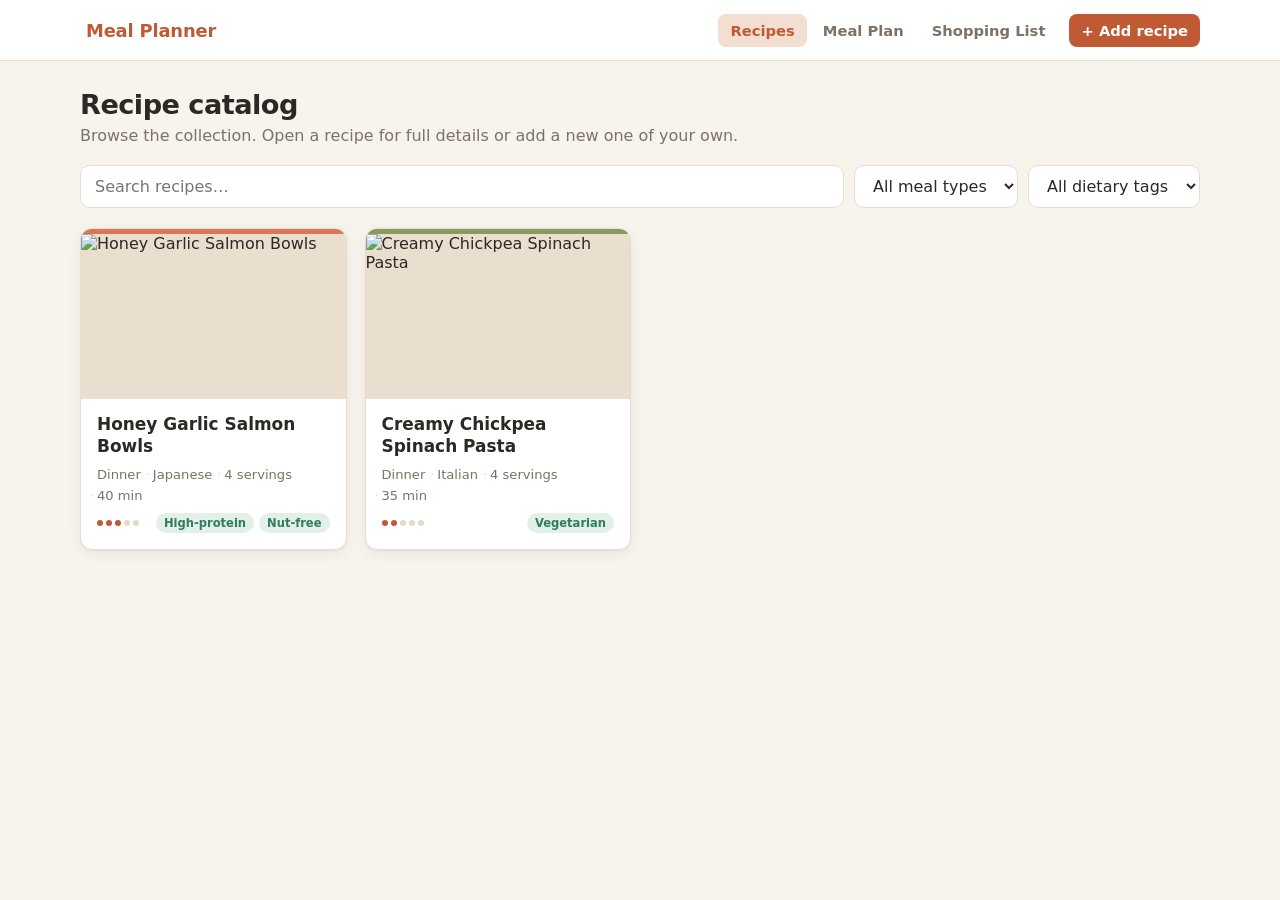
==== v3/index.html @ bdc61d1f "Publish v3" ====
<!doctype html>
<html lang="en">
  <head><meta charset="UTF-8"><meta name="viewport" content="width=device-width, initial-scale=1.0"><title>Meal Planner</title>  <script type="module" crossorigin src="./assets/index-_GjOiHqM.js"></script>
  <link rel="stylesheet" crossorigin href="./assets/index-CkRCPBTI.css">
</head>
  <body><div id="root"></div></body>
</html>
---- v3/assets/index-CkRCPBTI.css ----
:root{--bg: #f7f3ed;--surface: #ffffff;--surface-alt: #fbf7f0;--text: #2c2823;--muted: #7c7266;--border: #e6ddd0;--accent: #c05a34;--accent-soft: #f3dfd2;--accent-dark: #9d4526;--green: #2f7d5b;--green-soft: #e2f0e9;--amber: #9a7030;--amber-soft: #f3ead8;--danger: #b23b3b;--shadow: 0 1px 2px rgba(60, 45, 25, .06), 0 4px 16px rgba(60, 45, 25, .06);--radius: 12px}*{box-sizing:border-box}body{margin:0;font-family:system-ui,-apple-system,Segoe UI,Roboto,sans-serif;background:var(--bg);color:var(--text)}img{max-width:100%;height:auto}button{font:inherit;cursor:pointer}input,select,textarea{font:inherit}.app{min-height:100vh;display:flex;flex-direction:column}.app-header{background:var(--surface);border-bottom:1px solid var(--border);position:sticky;top:0;z-index:40}.app-header-inner{max-width:1160px;margin:0 auto;padding:0 20px;display:flex;align-items:center;gap:24px;height:60px}.brand{background:none;border:none;font-size:1.12rem;font-weight:700;letter-spacing:-.01em;color:var(--accent);white-space:nowrap}.main-nav{display:flex;gap:4px;margin-left:auto;align-items:center;flex-wrap:wrap}.main-nav button{background:none;border:none;padding:8px 12px;border-radius:8px;color:var(--muted);font-weight:600;font-size:.92rem;position:relative}.main-nav button:hover{background:var(--surface-alt);color:var(--text)}.main-nav button.active{color:var(--accent);background:var(--accent-soft)}.nav-add{background:var(--accent)!important;color:#fff!important;margin-left:8px}.nav-add:hover{background:var(--accent-dark)!important;color:#fff!important}.nav-badge{display:inline-flex;align-items:center;justify-content:center;min-width:18px;height:18px;padding:0 5px;margin-left:6px;border-radius:10px;background:var(--accent);color:#fff;font-size:.72rem;font-weight:700}.main{flex:1;max-width:1160px;width:100%;margin:0 auto;padding:28px 20px 80px}.page-head{margin-bottom:20px}.page-head h1{margin:0 0 6px;font-size:1.7rem;letter-spacing:-.02em}.page-head p{margin:0;color:var(--muted)}.catalog-filters{display:flex;gap:10px;flex-wrap:wrap;margin-bottom:20px}.filter-search{flex:1;min-width:200px;padding:10px 14px;border:1px solid var(--border);border-radius:10px;background:var(--surface)}.catalog-filters select{padding:10px 14px;border:1px solid var(--border);border-radius:10px;background:var(--surface);color:var(--text)}.recipe-grid{display:grid;grid-template-columns:repeat(auto-fill,minmax(250px,1fr));gap:18px}.recipe-card{background:var(--surface);border:1px solid var(--border);border-radius:var(--radius);overflow:hidden;cursor:pointer;position:relative;box-shadow:var(--shadow);transition:transform .12s ease,box-shadow .12s ease;display:flex;flex-direction:column}.recipe-card:hover{transform:translateY(-3px);box-shadow:0 6px 22px #3c2d191f}.recipe-card-accent{height:5px}.recipe-card-thumb{aspect-ratio:16 / 10;background:#eadfce}.recipe-card-thumb img{width:100%;height:100%;object-fit:cover;display:block}.recipe-card-body{padding:14px 16px 16px;display:flex;flex-direction:column;gap:10px;flex:1}.recipe-card-title{margin:0;font-size:1.06rem;line-height:1.3}.recipe-card-meta{display:flex;flex-wrap:wrap;gap:6px 12px;color:var(--muted);font-size:.82rem}.recipe-card-meta span{position:relative}.recipe-card-meta span+span:before{content:"·";position:absolute;left:-7px;color:var(--border)}.recipe-card-footer{display:flex;align-items:center;justify-content:space-between;gap:8px;margin-top:auto}.spice-meter{display:inline-flex;gap:3px}.spice-dot{width:6px;height:6px;border-radius:50%;background:#e5dac9}.spice-dot.on{background:var(--accent)}.tag-list{display:flex;flex-wrap:wrap;gap:5px}.tag{font-size:.72rem;font-weight:600;padding:3px 8px;border-radius:20px;white-space:nowrap}.tag-dietary{background:var(--green-soft);color:var(--green)}.tag-category{background:var(--amber-soft);color:var(--amber)}.empty-state{background:var(--surface);border:1px dashed var(--border);border-radius:var(--radius);padding:40px;text-align:center;color:var(--muted)}.empty-state h3{margin:0 0 8px;color:var(--text)}.back-link{background:none;border:none;color:var(--accent);font-weight:600;padding:0 0 14px}.detail-header{display:grid;grid-template-columns:minmax(240px,340px) 1fr;gap:24px;background:var(--surface);border:1px solid var(--border);border-radius:var(--radius);padding:22px;box-shadow:var(--shadow)}.detail-image{border-radius:10px;overflow:hidden;background:#eadfce;aspect-ratio:4 / 3}.detail-image img{width:100%;height:100%;object-fit:cover;display:block}.detail-heading h1{margin:0 0 8px;font-size:1.7rem;letter-spacing:-.02em}.detail-desc{color:var(--muted);margin:0 0 14px}.detail-meta{display:flex;flex-wrap:wrap;gap:8px 14px;color:var(--muted);margin-bottom:10px}.meta-item{position:relative;font-size:.9rem}.detail-submeta{display:flex;flex-wrap:wrap;gap:8px 16px;align-items:center;margin-bottom:12px;color:var(--muted);font-size:.9rem}.spice-wrap{display:inline-flex;align-items:center;gap:8px}.detail-source{font-size:.85rem;color:var(--muted);overflow-wrap:anywhere}.detail-source a{color:var(--accent)}.detail-flags{display:flex;flex-wrap:wrap;gap:6px;margin-bottom:12px}.flag{font-size:.76rem;font-weight:600;background:var(--surface-alt);border:1px solid var(--border);border-radius:16px;padding:4px 10px;color:var(--muted)}.detail-plan{margin-top:18px;background:var(--surface);border:1px solid var(--border);border-radius:var(--radius);padding:18px 22px;box-shadow:var(--shadow)}.detail-plan h2{margin:0 0 12px;font-size:1.05rem}.detail-plan-form{display:flex;gap:12px;flex-wrap:wrap;align-items:flex-end}.detail-section{margin-top:18px;background:var(--surface);border:1px solid var(--border);border-radius:var(--radius);padding:18px 22px;box-shadow:var(--shadow)}.detail-section>h2{margin:0 0 14px;font-size:1.15rem}.ingredient-group{margin-bottom:16px}.ingredient-group h3{font-size:.9rem;text-transform:uppercase;letter-spacing:.04em;color:var(--muted);margin:0 0 6px}.ingredient-list{list-style:none;margin:0;padding:0;display:grid;gap:6px}.ingredient-list li{display:flex;gap:10px;align-items:baseline}.ingredient-amount{min-width:90px;text-align:right;font-weight:600;color:var(--accent)}.ingredient-name{flex:1}.optional-note{color:var(--muted);font-size:.85em}.notes-note{color:var(--muted);font-style:italic}.step-list{margin:0;padding-left:0;list-style:none;display:grid;gap:10px}.step-list li{display:flex;align-items:flex-start;gap:12px}.step-text{display:flex;gap:10px;flex:1}.step-index{flex:none;width:26px;height:26px;border-radius:50%;background:var(--accent-soft);color:var(--accent);font-weight:700;font-size:.85rem;display:inline-flex;align-items:center;justify-content:center}.step-timer{flex:none;font-size:.8rem;color:var(--accent);background:var(--accent-soft);border-radius:12px;padding:3px 9px;white-space:nowrap}.recipe-form{display:flex;flex-direction:column;gap:16px}.form-section{background:var(--surface);border:1px solid var(--border);border-radius:var(--radius);padding:20px 22px;box-shadow:var(--shadow)}.form-section h2{margin:0 0 16px;font-size:1.1rem}.form-grid{display:grid;gap:14px}.form-grid.two{grid-template-columns:repeat(2,1fr)}.form-grid.four{grid-template-columns:repeat(4,1fr)}.field{display:flex;flex-direction:column;gap:6px;min-width:0}.field-label{font-size:.82rem;font-weight:600;color:var(--muted)}.field input,.field select,.field textarea,.combobox input{border:1px solid var(--border);border-radius:9px;padding:9px 11px;background:#fffdf9;color:var(--text);width:100%}.field input:focus,.field select:focus,.field textarea:focus,.combobox input:focus{outline:2px solid var(--accent-soft);border-color:var(--accent)}.field-note{font-size:.78rem;color:var(--muted)}.form-error{background:#fbe9e7;color:var(--danger);border:1px solid #f0c9c1;border-radius:10px;padding:12px 16px;font-weight:600}.chip-select{display:flex;flex-wrap:wrap;gap:7px}.chip{border:1px solid var(--border);background:#fffdf9;border-radius:20px;padding:6px 13px;font-size:.85rem;font-weight:600;color:var(--muted)}.chip:hover{border-color:var(--accent)}.chip.active{background:var(--accent);border-color:var(--accent);color:#fff}.stepper{display:flex;align-items:center}.stepper button{width:34px;height:34px;border:1px solid var(--border);background:#fffdf9;font-size:1.1rem}.stepper button:first-child{border-radius:9px 0 0 9px}.stepper button:last-child{border-radius:0 9px 9px 0}.stepper input{text-align:center;border-radius:0;height:34px}.total-time{border:1px dashed var(--border);border-radius:9px;padding:8px 11px;color:var(--accent);font-weight:700;min-height:38px;display:flex;align-items:center;background:var(--surface-alt)}.spice-range{width:100%;accent-color:var(--accent)}.spice-scale{display:flex;justify-content:space-between;font-size:.75rem;color:var(--muted)}.image-appearance{grid-template-columns:1fr 200px;align-items:start}.cover-preview{border-radius:10px;overflow:hidden;background:#eadfce;aspect-ratio:4 / 3}.cover-preview img{width:100%;height:100%;object-fit:cover;display:block}.sample-images{display:flex;gap:8px;align-items:center;margin-top:8px;flex-wrap:wrap}.sample-image{border:2px solid var(--border);border-radius:8px;overflow:hidden;padding:0;width:52px;height:40px;background:#eadfce}.sample-image img{width:100%;height:100%;object-fit:cover;display:block}.sample-image.active{border-color:var(--accent)}.link-button{background:none;border:none;color:var(--accent);font-weight:600;font-size:.85rem}.link-button.danger{color:var(--danger)}.color-swatches{display:flex;gap:8px;align-items:center;flex-wrap:wrap}.swatch{width:30px;height:30px;border-radius:50%;border:2px solid transparent}.swatch.active{border-color:var(--text);box-shadow:0 0 0 2px #fff inset}.color-input{width:34px;height:34px;padding:0;border:1px solid var(--border);border-radius:8px;background:#fff}.ingredient-section{border:1px solid var(--border);border-radius:10px;padding:14px;margin-bottom:12px;background:var(--surface-alt)}.ingredient-section-head{display:flex;gap:10px;align-items:center;margin-bottom:12px}.section-name{flex:1;font-weight:700}.ingredient-row{display:grid;grid-template-columns:auto 1fr 80px 110px auto auto;gap:8px;align-items:center;margin-bottom:8px}.ingredient-reorder{display:flex;flex-direction:column;gap:2px}.ingredient-reorder button{border:1px solid var(--border);background:#fffdf9;border-radius:5px;width:24px;height:17px;font-size:.6rem;line-height:1}.ingredient-reorder button:disabled{opacity:.35;cursor:default}.qty-input,.unit-select{padding:8px 9px;border:1px solid var(--border);border-radius:8px;background:#fffdf9;width:100%}.optional-check{display:flex;align-items:center;gap:5px;font-size:.8rem;color:var(--muted);white-space:nowrap}.add-row-button,.add-section-button{background:none;border:1px dashed var(--accent);color:var(--accent);border-radius:9px;padding:8px 14px;font-weight:600;font-size:.87rem}.add-row-button:hover,.add-section-button:hover{background:var(--accent-soft)}.add-section-button{margin-top:4px}.combobox{position:relative;min-width:0}.combobox-list{position:absolute;top:calc(100% + 4px);left:0;right:0;z-index:20;background:#fff;border:1px solid var(--border);border-radius:10px;box-shadow:0 10px 30px #3c2d1929;list-style:none;margin:0;padding:5px;max-height:240px;overflow-y:auto}.combobox-list li{display:flex;justify-content:space-between;gap:10px;padding:8px 10px;border-radius:7px;cursor:pointer;font-size:.9rem}.combobox-list li:hover{background:var(--accent-soft)}.combobox-category{color:var(--muted);font-size:.76rem}.step-row{display:grid;grid-template-columns:auto auto 1fr 110px auto;gap:10px;align-items:center;margin-bottom:10px}.step-number{width:26px;height:26px;border-radius:50%;background:var(--accent-soft);color:var(--accent);display:inline-flex;align-items:center;justify-content:center;font-weight:700;font-size:.85rem}.step-reorder{display:flex;flex-direction:column;gap:2px}.step-reorder button{border:1px solid var(--border);background:#fffdf9;border-radius:5px;width:24px;height:17px;font-size:.6rem;line-height:1}.step-reorder button:disabled{opacity:.35}.step-row textarea{resize:vertical}.timer-input{display:flex;align-items:center;gap:6px;font-size:.8rem;color:var(--muted)}.timer-input input{width:74px;padding:8px 9px;border:1px solid var(--border);border-radius:8px;background:#fffdf9}.options-menu{display:flex;flex-direction:column;gap:6px}.toggle-row,.option-row{display:flex;align-items:center;justify-content:space-between;gap:16px;padding:10px 12px;border:1px solid var(--border);border-radius:10px;background:#fffdf9}.toggle-text{display:flex;flex-direction:column;gap:2px}.toggle-label{font-weight:600;font-size:.92rem}.toggle-hint{color:var(--muted);font-size:.78rem}.toggle{flex:none;width:46px;height:26px;border-radius:20px;border:1px solid var(--border);background:#e3dacb;position:relative;transition:background .15s ease}.toggle.on{background:var(--green);border-color:var(--green)}.toggle-knob{position:absolute;top:2px;left:2px;width:20px;height:20px;border-radius:50%;background:#fff;transition:transform .15s ease;box-shadow:0 1px 2px #0003}.toggle.on .toggle-knob{transform:translate(20px)}.segmented{display:inline-flex;border:1px solid var(--border);border-radius:10px;overflow:hidden;flex:none}.segment{border:none;background:#fffdf9;padding:8px 14px;font-weight:600;font-size:.85rem;color:var(--muted)}.segment.active{background:var(--accent);color:#fff}.segment+.segment{border-left:1px solid var(--border)}.plan-schedule{margin-top:12px;border:1px dashed var(--border);border-radius:10px;padding:14px;display:grid;grid-template-columns:repeat(4,1fr);gap:12px;background:var(--surface-alt)}.plan-summary{grid-column:1 / -1;margin:0;color:var(--muted);font-size:.88rem}.week-picker{display:flex;align-items:center;gap:8px}.week-picker button{border:1px solid var(--border);background:#fffdf9;border-radius:8px;width:30px;height:34px;font-size:1.1rem}.week-picker-label{font-size:.85rem;font-weight:600;color:var(--muted)}.form-actions{display:flex;justify-content:flex-end;gap:10px;margin-top:4px}.button{border:none;border-radius:10px;padding:11px 20px;font-weight:700;font-size:.92rem}.button-primary{background:var(--accent);color:#fff}.button-primary:hover{background:var(--accent-dark)}.button-secondary{background:var(--surface);border:1px solid var(--border);color:var(--text)}.icon-button{background:none;border:1px solid transparent;border-radius:8px;width:30px;height:30px;font-size:1.1rem;color:var(--muted)}.icon-button:hover{background:var(--surface-alt);border-color:var(--border)}.icon-button.danger:hover{color:var(--danger)}button:disabled{opacity:.5;cursor:default}.modal-backdrop{position:fixed;top:0;right:0;bottom:0;left:0;background:#2c201266;display:flex;align-items:center;justify-content:center;z-index:60;padding:20px}.modal{background:var(--surface);border-radius:14px;width:100%;max-width:520px;max-height:80vh;display:flex;flex-direction:column;box-shadow:0 20px 60px #2c201240}.modal-header{display:flex;align-items:center;justify-content:space-between;padding:16px 18px 8px}.modal-header h2{margin:0;font-size:1.1rem}.modal-search{margin:8px 18px;padding:10px 12px;border:1px solid var(--border);border-radius:9px}.picker-list{overflow-y:auto;padding:0 10px 14px;display:flex;flex-direction:column;gap:6px}.picker-item{display:flex;align-items:center;gap:12px;background:none;border:1px solid var(--border);border-radius:10px;padding:8px;text-align:left}.picker-item:hover{background:var(--surface-alt);border-color:var(--accent)}.picker-thumb{width:46px;height:46px;border-radius:8px;object-fit:cover;flex:none;background:#eadfce}.picker-info{display:flex;flex-direction:column;gap:2px;min-width:0}.picker-title{font-weight:700;font-size:.92rem}.picker-sub{color:var(--muted);font-size:.8rem}.picker-suggestion-off{margin-left:auto;font-size:.7rem;color:var(--muted);border:1px solid var(--border);border-radius:12px;padding:2px 8px}.empty-hint{color:var(--muted);text-align:center;padding:16px}.planner-toolbar{display:flex;align-items:center;gap:12px;margin-bottom:16px}.planner-week-label{font-weight:700;font-size:1.02rem;min-width:200px;text-align:center}.planner-grid{display:grid;grid-template-columns:108px repeat(7,minmax(118px,1fr));gap:8px;overflow-x:auto;background:var(--surface);border:1px solid var(--border);border-radius:var(--radius);padding:12px;box-shadow:var(--shadow)}.planner-corner{display:flex;align-items:flex-end;color:var(--muted);font-weight:700;font-size:.8rem;padding:6px}.planner-day-head{text-align:center;font-size:.82rem;font-weight:700;color:var(--muted);padding:6px 4px;border-bottom:2px solid var(--border)}.planner-day-head.today{color:var(--accent);border-bottom-color:var(--accent)}.planner-row{display:contents}.planner-slot-label{display:flex;align-items:center;font-weight:700;font-size:.82rem;color:var(--muted);padding:6px}.planner-cell{min-height:92px;border:1px solid var(--border);border-radius:10px;padding:8px;background:var(--surface-alt);display:flex;flex-direction:column;gap:6px}.planner-cell.filled{background:#fffdf9;border-color:var(--accent-soft)}.planner-add{flex:1;border:1px dashed var(--border);border-radius:8px;background:none;color:var(--muted);font-weight:600;font-size:.85rem}.planner-add:hover{color:var(--accent);border-color:var(--accent);background:var(--accent-soft)}.planner-recipe{background:none;border:none;text-align:left;padding:0;font-weight:700;font-size:.85rem;line-height:1.25;color:var(--text);cursor:pointer}.planner-recipe:hover{color:var(--accent)}.planner-time{font-size:.76rem;color:var(--accent)}.planner-cell-actions{display:flex;gap:5px;margin-top:auto;align-items:center;flex-wrap:wrap}.mini-button{border:1px solid var(--border);background:#fff;border-radius:7px;font-size:.72rem;padding:2px 7px;color:var(--muted)}.mini-button:hover{color:var(--accent);border-color:var(--accent)}.mini-button.danger:hover{color:var(--danger);border-color:var(--danger)}.shopping-toolbar{display:flex;align-items:center;justify-content:space-between;gap:14px;flex-wrap:wrap;background:var(--surface);border:1px solid var(--border);border-radius:var(--radius);padding:14px 18px;margin-bottom:18px;box-shadow:var(--shadow)}.shopping-stats{font-weight:700}.stat-number{color:var(--accent);font-size:1.3rem;margin-right:4px}.checkbox-row{display:flex;align-items:center;gap:8px;font-weight:600;font-size:.9rem}.hidden-note{color:var(--muted);font-weight:400}.shopping-category{margin-bottom:16px}.shopping-category h2{font-size:.95rem;text-transform:uppercase;letter-spacing:.05em;color:var(--muted);margin:0 0 8px}.shopping-items{list-style:none;margin:0;padding:0;background:var(--surface);border:1px solid var(--border);border-radius:var(--radius);box-shadow:var(--shadow);overflow:hidden}.shopping-item{display:flex;align-items:center;justify-content:space-between;gap:12px;padding:12px 16px;border-bottom:1px solid var(--border)}.shopping-item:last-child{border-bottom:none}.shopping-check{display:flex;align-items:center;gap:12px;flex:1;cursor:pointer;min-width:0}.shopping-check input{width:18px;height:18px;accent-color:var(--green);flex:none}.shopping-name{font-weight:600}.shopping-qty{color:var(--muted);white-space:nowrap}.shopping-item.checked .shopping-name{text-decoration:line-through;color:var(--muted)}.shopping-item.checked .shopping-qty{opacity:.6}.pantry-toggle{border:1px solid var(--border);background:#fff;border-radius:16px;padding:4px 12px;font-size:.78rem;font-weight:600;color:var(--muted);white-space:nowrap}.pantry-toggle.in-pantry{background:var(--green-soft);color:var(--green);border-color:var(--green)}.toast{position:fixed;bottom:24px;left:50%;transform:translate(-50%);background:var(--text);color:#fff;padding:12px 20px;border-radius:10px;font-weight:600;box-shadow:0 10px 30px #00000040;z-index:80;animation:toast-in .18s ease}@keyframes toast-in{0%{opacity:0;transform:translate(-50%,8px)}to{opacity:1;transform:translate(-50%)}}@media(max-width:760px){.detail-header,.form-grid.two,.form-grid.four,.image-appearance,.plan-schedule{grid-template-columns:1fr}.ingredient-row{grid-template-columns:auto 1fr}.ingredient-row .qty-input,.ingredient-row .unit-select{grid-column:1}.step-row{grid-template-columns:auto 1fr auto}.step-reorder{display:none}.app-header-inner{flex-wrap:wrap;height:auto;padding:10px 16px;gap:10px}.main-nav{margin-left:0}}
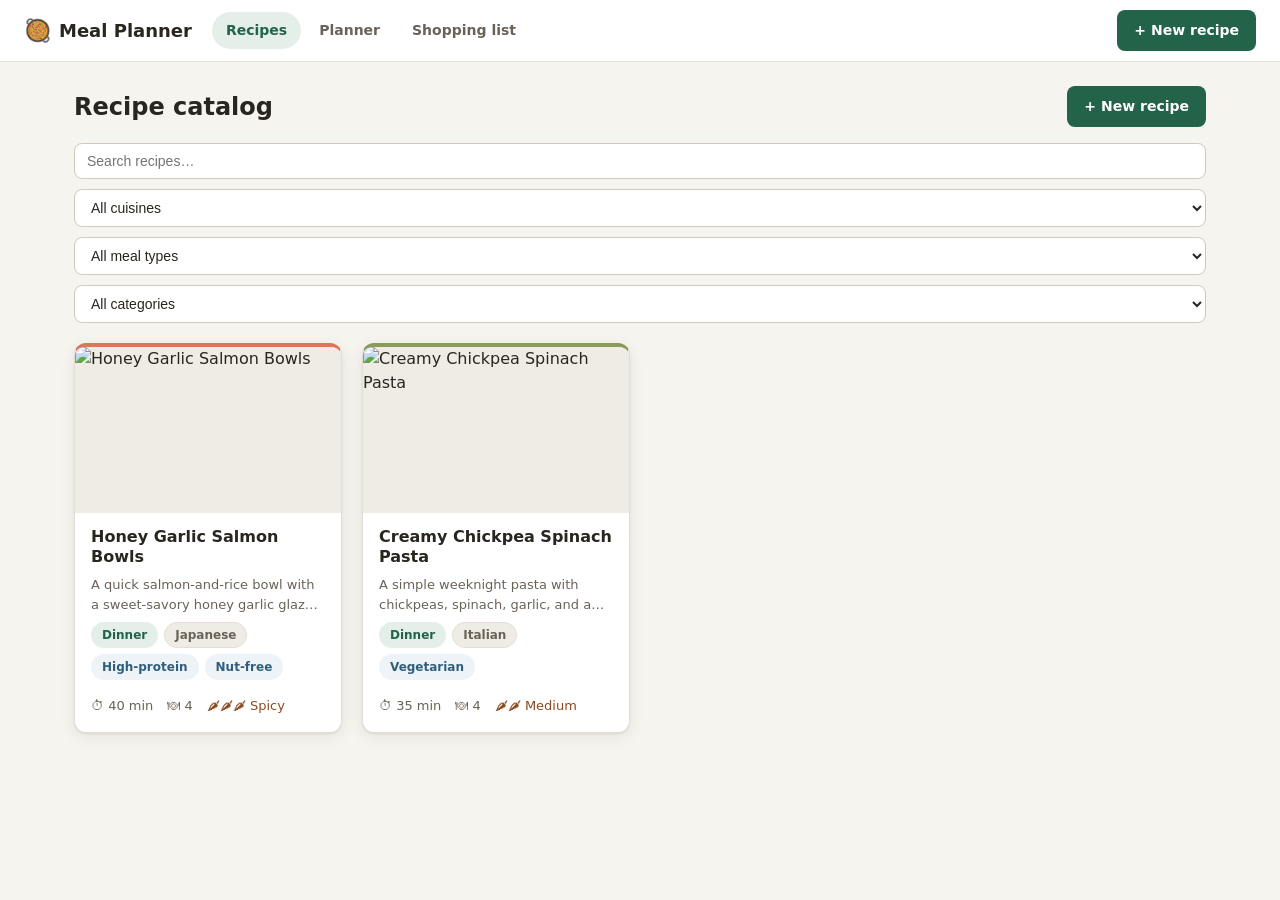
==== commit 0b88e254: "Publish v3" ====
--- a/v3/index.html
+++ b/v3/index.html
@@ -1,7 +1,7 @@
 <!doctype html>
 <html lang="en">
-  <head><meta charset="UTF-8"><meta name="viewport" content="width=device-width, initial-scale=1.0"><title>Meal Planner</title>  <script type="module" crossorigin src="./assets/index-_GjOiHqM.js"></script>
-  <link rel="stylesheet" crossorigin href="./assets/index-CkRCPBTI.css">
+  <head><meta charset="UTF-8"><meta name="viewport" content="width=device-width, initial-scale=1.0"><link rel="icon" href="data:,"><title>Meal Planner</title>  <script type="module" crossorigin src="./assets/index-D0pH2ri4.js"></script>
+  <link rel="stylesheet" crossorigin href="./assets/index-BNPJ3-1M.css">
 </head>
   <body><div id="root"></div></body>
 </html>
--- a/v3/assets/index-BNPJ3-1M.css
+++ b/v3/assets/index-BNPJ3-1M.css
@@ -0,0 +1 @@
+:root{--bg: #f6f4ef;--surface: #ffffff;--surface-2: #efece5;--border: #e3ded4;--border-strong: #cfc8bb;--text: #29251f;--text-muted: #6a6258;--primary: #23634a;--primary-hover: #1c5240;--primary-soft: #e4efe9;--primary-ink: #ffffff;--danger: #b3403a;--danger-soft: #f6e6e4;--focus: #1f6f8b;--shadow: 0 1px 2px rgba(40, 34, 26, .08), 0 4px 16px rgba(40, 34, 26, .08);--shadow-lg: 0 8px 32px rgba(40, 34, 26, .18);--radius: 12px;--radius-sm: 8px}*{box-sizing:border-box}body{margin:0;font-family:system-ui,-apple-system,Segoe UI,sans-serif;background:var(--bg);color:var(--text);line-height:1.5}img{max-width:100%;height:auto;display:block}button{font:inherit;cursor:pointer}h1,h2,h3,h4{line-height:1.25;margin:0}:focus-visible{outline:2px solid var(--focus);outline-offset:2px;border-radius:4px}.app{min-height:100vh;display:flex;flex-direction:column}.app-header{position:sticky;top:0;z-index:30;display:flex;align-items:center;gap:20px;padding:10px 24px;background:var(--surface);border-bottom:1px solid var(--border)}.app-brand{display:flex;align-items:center;gap:8px;font-weight:700;font-size:18px;cursor:pointer}.app-logo{font-size:22px}.app-nav{display:flex;gap:4px;flex:1}.nav-tab{border:0;background:transparent;color:var(--text-muted);padding:8px 14px;border-radius:999px;font-weight:600;font-size:14px}.nav-tab:hover{background:var(--surface-2);color:var(--text)}.nav-tab.active{background:var(--primary-soft);color:var(--primary)}.nav-add{margin-left:auto}.app-main{flex:1;width:100%;max-width:1180px;margin:0 auto;padding:24px}.btn{display:inline-flex;align-items:center;justify-content:center;gap:6px;border:1px solid transparent;border-radius:var(--radius-sm);padding:9px 16px;font-weight:600;font-size:14px;background:var(--surface-2);color:var(--text);transition:background .12s ease,border-color .12s ease,color .12s ease}.btn:hover{background:#e6e2d8}.btn.primary{background:var(--primary);color:var(--primary-ink)}.btn.primary:hover{background:var(--primary-hover)}.btn.ghost{background:transparent;border-color:var(--border-strong);color:var(--text)}.btn.ghost:hover{background:var(--surface-2)}.btn.small{padding:5px 12px;font-size:13px}.btn.danger-text{color:var(--danger)}.btn[disabled]{opacity:.5;cursor:not-allowed}.icon-btn{border:1px solid var(--border);background:var(--surface);color:var(--text);width:30px;height:30px;border-radius:var(--radius-sm);display:inline-flex;align-items:center;justify-content:center;font-size:14px;line-height:1}.icon-btn:hover{background:var(--surface-2)}.icon-btn:disabled{opacity:.4;cursor:not-allowed}.icon-btn.danger{color:var(--danger)}.btn-row{display:flex;gap:10px;flex-wrap:wrap}.btn-col{display:flex;flex-direction:column;gap:8px}.chip-row{display:flex;flex-wrap:wrap;gap:6px}.chip{font-size:12px;font-weight:600;padding:3px 10px;border-radius:999px;background:var(--surface-2);color:var(--text-muted);border:1px solid var(--border)}.chip-solid{background:var(--primary-soft);color:var(--primary);border-color:transparent}.chip-diet{background:#eef3f7;color:#2f5f7a;border-color:transparent}.chip-cat{background:#f4ede2;color:#8a5c1f;border-color:transparent}.catalog-head{display:flex;align-items:center;justify-content:space-between;gap:12px;margin-bottom:16px}.catalog-head h2,.shopping-head h2,.planner-head h2{font-size:24px}.catalog-tools{display:flex;gap:10px;flex-wrap:wrap;margin-bottom:20px}.catalog-tools input,.catalog-tools select{border:1px solid var(--border-strong);background:var(--surface);color:var(--text);border-radius:var(--radius-sm);padding:9px 12px;font-size:14px}.catalog-search{flex:1;min-width:200px}.recipe-grid{display:grid;grid-template-columns:repeat(auto-fill,minmax(240px,1fr));gap:20px}.recipe-card{background:var(--surface);border:1px solid var(--border);border-radius:var(--radius);overflow:hidden;cursor:pointer;box-shadow:var(--shadow);display:flex;flex-direction:column;border-top:4px solid var(--accent, #8a9a5b);transition:transform .12s ease,box-shadow .12s ease}.recipe-card:hover{transform:translateY(-3px);box-shadow:var(--shadow-lg)}.recipe-card-img{position:relative;aspect-ratio:16 / 10;background:var(--surface-2);overflow:hidden}.recipe-card-img img{width:100%;height:100%;object-fit:cover}.my-recipe-badge{position:absolute;top:10px;left:10px;background:#29251fd1;color:#fff;font-size:11px;font-weight:700;padding:3px 8px;border-radius:999px}.recipe-card-body{padding:14px 16px 16px;display:flex;flex-direction:column;gap:8px;flex:1}.recipe-card-title{font-size:16px}.recipe-card-desc{margin:0;color:var(--text-muted);font-size:13px;display:-webkit-box;-webkit-line-clamp:2;-webkit-box-orient:vertical;overflow:hidden}.recipe-card-meta{margin-top:auto;display:flex;gap:14px;flex-wrap:wrap;font-size:13px;color:var(--text-muted);padding-top:8px}.meta-item{display:inline-flex;align-items:center;gap:4px}.meta-item.spice{color:#8a4b1f}.empty-state{text-align:center;padding:48px 20px;color:var(--text-muted)}.empty-icon{font-size:44px;margin-bottom:8px}.empty-state h3{color:var(--text);font-size:20px;margin-bottom:6px}.empty-state p{margin:0 0 18px}.modal-backdrop{position:fixed;top:0;right:0;bottom:0;left:0;background:#231e188c;display:flex;align-items:flex-start;justify-content:center;padding:48px 16px;z-index:50;overflow-y:auto}.modal{background:var(--surface);border-radius:var(--radius);box-shadow:var(--shadow-lg);width:100%;max-width:520px;max-height:calc(100vh - 96px);overflow:hidden;display:flex;flex-direction:column}.modal.modal-wide{max-width:880px}.modal-head{display:flex;align-items:center;justify-content:space-between;padding:16px 20px;border-bottom:1px solid var(--border)}.modal-title{font-size:18px}.modal-close{font-size:20px}.modal-body{padding:20px;overflow-y:auto}.detail-hero{display:grid;grid-template-columns:300px 1fr;gap:24px}.detail-hero-img{border-radius:var(--radius);overflow:hidden;background:var(--surface-2);aspect-ratio:4 / 3}.detail-hero-img img{width:100%;height:100%;object-fit:cover}.detail-hero-info{display:flex;flex-direction:column;gap:10px}.detail-hero-info h2{font-size:26px}.detail-desc{margin:0;color:var(--text-muted)}.detail-source{margin:0;font-size:14px;color:var(--text-muted)}.detail-source a{color:var(--primary);font-weight:600}.detail-stats{display:grid;grid-template-columns:repeat(3,1fr);gap:10px;margin-top:6px}.stat{background:var(--surface-2);border-radius:var(--radius-sm);padding:8px 10px;text-align:center}.stat strong{display:block;font-size:16px}.stat span{font-size:12px;color:var(--text-muted)}.detail-actions{margin-top:8px}.detail-section{margin-top:26px;border-top:1px solid var(--border);padding-top:18px}.detail-section h3{font-size:18px;margin-bottom:12px}.detail-note{color:var(--text-muted);font-size:13px;margin:0 0 10px}.ingredient-group{margin-bottom:14px}.ingredient-group h4{font-size:14px;text-transform:uppercase;letter-spacing:.04em;color:var(--text-muted);margin-bottom:6px}.ingredient-list{list-style:none;margin:0;padding:0}.ingredient-list li{display:flex;gap:8px;align-items:baseline;padding:5px 0;border-bottom:1px dotted var(--border);font-size:15px}.ingredient-list li.optional .ing-name{color:var(--text-muted)}.ing-qty{font-weight:700;min-width:88px;white-space:nowrap}.ing-name em{font-style:normal;color:var(--text-muted)}.tag-optional{font-size:11px;color:var(--text-muted);border:1px solid var(--border-strong);border-radius:999px;padding:0 8px}.step-list{list-style:none;margin:0;padding:0;counter-reset:none}.step-list li{display:flex;gap:12px;padding:8px 0;border-bottom:1px dotted var(--border)}.step-num{flex:0 0 26px;height:26px;border-radius:50%;background:var(--primary);color:#fff;display:inline-flex;align-items:center;justify-content:center;font-size:13px;font-weight:700}.step-text{flex:1}.step-timer{color:var(--text-muted);font-size:13px;white-space:nowrap}.nutrition-grid{display:grid;grid-template-columns:repeat(4,1fr);gap:10px}.nutrition-cell{background:var(--surface-2);border-radius:var(--radius-sm);padding:12px 8px;text-align:center}.nutrition-cell strong{display:block;font-size:18px}.nutrition-cell span{font-size:12px;color:var(--text-muted)}.plan-picker{margin-top:20px;border:1px solid var(--border);border-radius:var(--radius);padding:16px;background:var(--surface-2)}.plan-picker h3{margin-bottom:12px;font-size:16px}.recipe-form-wrap{max-width:880px;margin:0 auto}.recipe-form-header{display:flex;justify-content:space-between;align-items:flex-start;gap:16px;margin-bottom:20px}.recipe-form-header h1{font-size:26px}.recipe-form-header p{margin:4px 0 0;color:var(--text-muted)}.recipe-form-footer{display:flex;justify-content:flex-end;gap:10px;margin-top:24px;padding-bottom:40px}.form-error{background:var(--danger-soft);color:var(--danger);border:1px solid #eccac4;border-radius:var(--radius-sm);padding:10px 14px;margin-bottom:16px;font-weight:600}.form-section{background:var(--surface);border:1px solid var(--border);border-radius:var(--radius);padding:20px;margin-bottom:18px;box-shadow:var(--shadow)}.form-section-title{font-size:18px;margin-bottom:4px}.form-section-hint{color:var(--text-muted);font-size:13px;margin:0 0 16px}.form-grid{display:grid;grid-template-columns:repeat(2,1fr);gap:14px 16px}.form-grid .span-2{grid-column:span 2}.form-grid.two{grid-template-columns:repeat(2,1fr)}.field{display:flex;flex-direction:column;gap:5px}.field-label{font-size:13px;font-weight:600;color:var(--text)}.req{color:var(--danger)}.field-hint{font-size:12px;color:var(--text-muted)}.field input,.field select,.field textarea,.catalog-tools input,.catalog-tools select{border:1px solid var(--border-strong);background:var(--surface);color:var(--text);border-radius:var(--radius-sm);padding:9px 12px;font-size:14px;width:100%}.field input:focus,.field select:focus,.field textarea:focus{border-color:var(--primary);outline:none}.field input:disabled{background:var(--surface-2);color:var(--text-muted)}.tag-group{border:0;padding:0;margin:18px 0 0}.tag-group legend{font-size:13px;font-weight:600;padding:0;margin-bottom:8px}.chip-select{display:flex;flex-wrap:wrap;gap:8px}.chip-toggle{border:1px solid var(--border-strong);background:var(--surface);color:var(--text-muted);padding:6px 14px;border-radius:999px;font-size:13px;font-weight:600}.chip-toggle:hover{background:var(--surface-2)}.chip-toggle.active{background:var(--primary);border-color:var(--primary);color:var(--primary-ink)}.timing-grid{grid-template-columns:repeat(4,1fr)}.stepper{display:flex;align-items:center;gap:8px}.stepper-value{min-width:28px;text-align:center;font-weight:700;font-size:16px}.spice-control{margin-top:18px;display:flex;flex-direction:column;gap:8px}.spice-segment{display:flex;gap:8px;flex-wrap:wrap}.spice-option{border:1px solid var(--border-strong);background:var(--surface);border-radius:var(--radius-sm);padding:8px 10px;text-align:center;color:var(--text-muted);display:flex;flex-direction:column;align-items:center;gap:2px;min-width:72px}.peppers{font-size:13px}.spice-name{font-size:11px;font-weight:600}.spice-option.active{background:#fbece4;border-color:#cf7a4a;color:#8a4418}.appearance-grid{display:grid;grid-template-columns:220px 1fr;gap:20px}.cover-preview{position:relative;border-radius:var(--radius);overflow:hidden;background:var(--surface-2);aspect-ratio:4 / 3;border:1px dashed var(--border-strong)}.cover-preview img{width:100%;height:100%;object-fit:cover}.cover-hint{position:absolute;bottom:8px;left:0;right:0;text-align:center;font-size:11px;color:var(--text-muted);background:#fffc;padding:3px 0}.cover-controls{display:flex;flex-direction:column;gap:14px;justify-content:center}.accent-control{margin-top:18px;display:flex;flex-direction:column;gap:8px}.swatch-row{display:flex;gap:8px;flex-wrap:wrap}.swatch{width:34px;height:34px;border-radius:50%;border:2px solid transparent}.swatch.active{border-color:var(--text);box-shadow:0 0 0 2px #fff inset}.ingredients-editor{display:flex;flex-direction:column;gap:14px}.ingredient-section{border:1px solid var(--border);border-radius:var(--radius-sm);padding:14px;background:var(--bg)}.ingredient-section-head{display:flex;gap:10px;align-items:center;justify-content:space-between;margin-bottom:12px}.section-name-input{border:1px solid var(--border-strong);background:var(--surface);color:var(--text);border-radius:var(--radius-sm);padding:8px 12px;font-size:14px;font-weight:600;flex:1}.ingredient-row{display:grid;grid-template-columns:minmax(150px,2fr) 62px 90px minmax(90px,1.2fr) 34px auto;gap:8px;align-items:center;margin-bottom:8px}.ingredient-row-head{font-size:11px;text-transform:uppercase;letter-spacing:.03em;color:var(--text-muted);font-weight:700}.ingredient-row-head .opt-head{text-align:center}.ingredient-select{display:flex;flex-direction:column;gap:2px}.ingredient-select input{border:1px solid var(--border-strong);background:var(--surface);color:var(--text);border-radius:var(--radius-sm);padding:8px 12px;font-size:14px;width:100%}.ingredient-category{font-size:11px;color:var(--text-muted)}.qty-input,.unit-input,.notes-input{border:1px solid var(--border-strong);background:var(--surface);color:var(--text);border-radius:var(--radius-sm);padding:8px 10px;font-size:14px;width:100%}.opt-toggle{display:flex;justify-content:center}.opt-toggle input{width:16px;height:16px;accent-color:var(--primary)}.row-controls{display:flex;gap:4px}.steps-editor{display:flex;flex-direction:column;gap:10px}.step-row{display:grid;grid-template-columns:30px 1fr 90px auto;gap:10px;align-items:center}.step-row textarea{border:1px solid var(--border-strong);background:var(--surface);color:var(--text);border-radius:var(--radius-sm);padding:8px 12px;font-size:14px;width:100%;resize:vertical}.step-timer-field{display:flex;flex-direction:column;gap:2px;font-size:12px;color:var(--text-muted)}.step-timer-field input{border:1px solid var(--border-strong);background:var(--surface);color:var(--text);border-radius:var(--radius-sm);padding:6px 10px;font-size:14px;width:100%}.options-panel{display:flex;flex-direction:column;gap:14px}.switch{display:inline-flex;align-items:center;gap:10px;cursor:pointer}.switch input{position:absolute;opacity:0;width:0;height:0}.switch-track{width:40px;height:22px;border-radius:999px;background:var(--border-strong);position:relative;transition:background .12s ease;flex:0 0 auto}.switch-thumb{position:absolute;top:2px;left:2px;width:18px;height:18px;border-radius:50%;background:#fff;transition:transform .12s ease;box-shadow:0 1px 2px #0000004d}.switch input:checked+.switch-track{background:var(--primary)}.switch input:checked+.switch-track .switch-thumb{transform:translate(18px)}.switch input:focus-visible+.switch-track{outline:2px solid var(--focus);outline-offset:2px}.switch-label{font-size:14px}.unit-choice{margin-top:16px;display:flex;flex-direction:column;gap:8px}.segmented{display:inline-flex;border:1px solid var(--border-strong);border-radius:var(--radius-sm);overflow:hidden;width:max-content}.segment{border:0;background:var(--surface);color:var(--text-muted);padding:8px 16px;font-weight:600;font-size:14px}.segment.active{background:var(--primary);color:var(--primary-ink)}.planner-head{display:flex;align-items:center;justify-content:space-between;flex-wrap:wrap;gap:12px;margin-bottom:16px}.week-nav{display:flex;align-items:center;gap:8px;flex-wrap:wrap}.week-label{font-weight:700;font-size:14px;background:var(--surface);border:1px solid var(--border);padding:5px 12px;border-radius:var(--radius-sm)}.planner-scroll{overflow-x:auto}.planner-grid{display:grid;grid-template-columns:96px repeat(7,minmax(120px,1fr));gap:10px;min-width:940px}.planner-day-head{text-align:center;padding:8px 4px;background:var(--surface);border:1px solid var(--border);border-radius:var(--radius-sm)}.planner-day-head .day-name{display:block;font-weight:700;font-size:14px}.planner-day-head .day-date{display:block;font-size:12px;color:var(--text-muted)}.planner-day-head.today{border-color:var(--primary);background:var(--primary-soft)}.planner-day-head.today .day-name{color:var(--primary)}.planner-slot-label{display:flex;align-items:center;font-weight:700;font-size:14px;padding-left:4px}.planner-cell{min-height:108px}.slot-card,.slot-add{width:100%;height:100%;min-height:108px;border-radius:var(--radius-sm);border:1px solid var(--border);background:var(--surface);text-align:left;display:flex;flex-direction:column;overflow:hidden;padding:0}.slot-card{border-top:3px solid var(--accent, #8a9a5b);cursor:pointer}.slot-card:hover{box-shadow:var(--shadow)}.slot-card img{width:100%;height:62px;object-fit:cover;background:var(--surface-2)}.slot-card-title{padding:6px 8px;font-size:13px;font-weight:600;line-height:1.3}.slot-add{align-items:center;justify-content:center;color:var(--text-muted);font-weight:600;font-size:13px;border-style:dashed}.slot-add:hover{color:var(--primary);border-color:var(--primary);background:var(--primary-soft)}.slot-menu{display:flex;flex-direction:column;gap:12px}.slot-menu img{width:100%;height:160px;object-fit:cover;border-radius:var(--radius-sm);background:var(--surface-2)}.slot-menu-title{font-weight:700;font-size:16px;margin:0}.picker-tools{display:flex;gap:10px;align-items:center;margin-bottom:14px;flex-wrap:wrap}.picker-search{flex:1;min-width:160px;border:1px solid var(--border-strong);background:var(--surface);color:var(--text);border-radius:var(--radius-sm);padding:9px 12px;font-size:14px}.picker-opt{display:inline-flex;align-items:center;gap:6px;font-size:13px;color:var(--text-muted)}.picker-opt input{accent-color:var(--primary)}.picker-list{display:flex;flex-direction:column;gap:8px;max-height:420px;overflow-y:auto}.picker-item{display:flex;gap:12px;align-items:center;text-align:left;border:1px solid var(--border);background:var(--surface);border-radius:var(--radius-sm);padding:8px}.picker-item:hover{border-color:var(--primary);background:var(--primary-soft)}.picker-item img{width:64px;height:48px;object-fit:cover;border-radius:6px;flex:0 0 auto;background:var(--surface-2)}.picker-item-info{display:flex;flex-direction:column}.picker-item-meta{font-size:12px;color:var(--text-muted)}.picker-empty{color:var(--text-muted);padding:12px 0}.shopping-head{margin-bottom:18px}.shopping-sub{color:var(--text-muted);margin:4px 0 12px}.shopping-controls{display:flex;gap:18px;align-items:center;flex-wrap:wrap}.shop-category{background:var(--surface);border:1px solid var(--border);border-radius:var(--radius);padding:16px 20px;margin-bottom:16px;box-shadow:var(--shadow)}.shop-category h3{font-size:16px;margin-bottom:10px;text-transform:uppercase;letter-spacing:.03em;color:var(--text-muted);font-size:13px}.shop-items{list-style:none;margin:0;padding:0}.shop-item{display:flex;align-items:center;gap:12px;padding:8px 0;border-bottom:1px solid var(--border)}.shop-item:last-child{border-bottom:0}.shop-check{display:flex;align-items:center;gap:12px;flex:1;cursor:pointer}.shop-check input{position:absolute;opacity:0}.shop-checkbox{flex:0 0 22px;height:22px;border-radius:6px;border:2px solid var(--border-strong);display:inline-flex;align-items:center;justify-content:center;background:var(--surface)}.shop-check input:checked+.shop-checkbox{background:var(--primary);border-color:var(--primary)}.shop-check input:checked+.shop-checkbox:after{content:"✓";color:#fff;font-size:14px;font-weight:900}.shop-check input:focus-visible+.shop-checkbox{outline:2px solid var(--focus);outline-offset:2px}.shop-name{font-size:15px}.shop-optional{font-style:normal;color:var(--text-muted);font-size:13px}.shop-count{font-size:12px;color:var(--primary);font-weight:700;margin-left:6px}.shop-item.checked .shop-name{text-decoration:line-through;color:var(--text-muted)}.shop-item.checked{opacity:.65}.shop-qty{display:flex;align-items:baseline;gap:6px;color:var(--text-muted);min-width:70px;justify-content:flex-end;font-size:14px}.shop-qty-num{font-weight:700;color:var(--text)}.pantry-btn{border:1px solid var(--border-strong);background:var(--surface);color:var(--text-muted);border-radius:999px;padding:4px 12px;font-size:12px;font-weight:600;white-space:nowrap}.pantry-btn:hover{background:var(--surface-2)}.pantry-btn.active{background:var(--primary-soft);border-color:var(--primary);color:var(--primary)}@media(max-width:760px){.app-header{flex-wrap:wrap;padding:10px 16px;gap:10px}.app-nav{order:3;width:100%}.nav-add{margin-left:auto}.app-main{padding:16px}.detail-hero,.form-grid,.form-grid.timing-grid,.form-grid.two{grid-template-columns:1fr}.form-grid .span-2{grid-column:span 1}.appearance-grid{grid-template-columns:1fr}.ingredient-row{grid-template-columns:1fr 56px 80px 30px auto}.ingredient-row .notes-input,.ingredient-row-head{display:none}.step-row{grid-template-columns:30px 1fr auto}.step-timer-field{grid-column:2}.recipe-form-header{flex-direction:column}.nutrition-grid,.detail-stats{grid-template-columns:repeat(2,1fr)}.planner-scroll{margin:0 -16px;padding:0 16px}}@media(prefers-reduced-motion:reduce){*{transition:none!important}}
